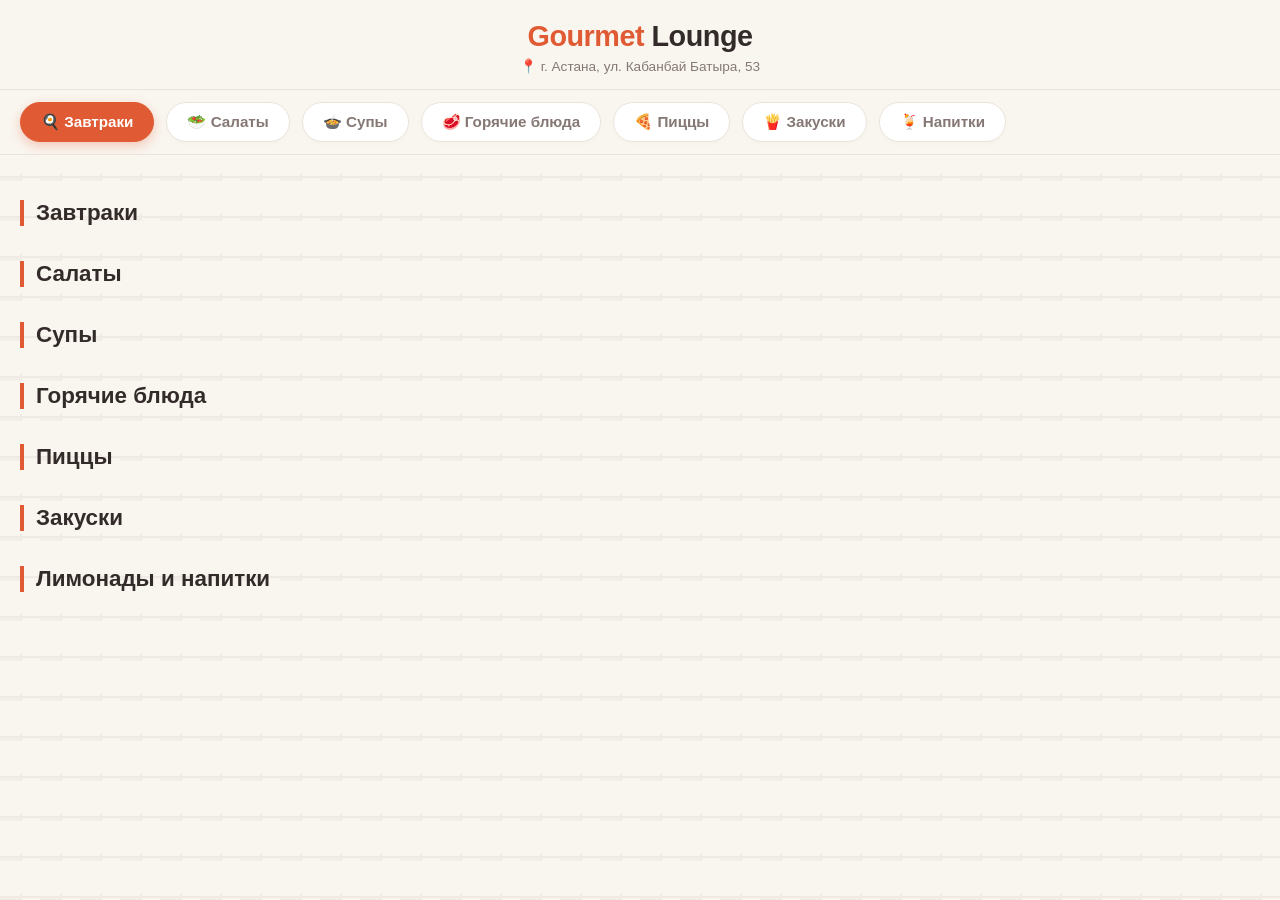
==== index.html @ 297d325b "Update index.html" ====
<!DOCTYPE html>
<html lang="ru">
<head>
    <meta charset="UTF-8">
    <meta name="viewport" content="width=device-width, initial-scale=1.0, maximum-scale=1.0, user-select=no">
    <title>Gourmet Lounge - Меню</title>
    <style>
        :root {
            --bg: #F9F6F0; 
            --card-bg: #FFFFFF; 
            --accent: #E05A33; 
            --text-main: #332B29; 
            --text-muted: #857874; 
        }

        body {
            background-color: var(--bg);
            /* Возвращаем оригинальный паттерн с линиями */
            background-image: url("data:image/svg+xml,%3Csvg width='40' height='40' viewBox='0 0 40 40' xmlns='http://www.w3.org/2000/svg'%3E%3Cpath d='M20 20.5V18H0v-2h20v-2h2v2h20v2H22v2.5h-2zm0 0H0v-2h20v2z' fill='%23e0d8cf' fill-opacity='0.4' fill-rule='evenodd'/%3E%3C/svg%3E");
            color: var(--text-main);
            font-family: '-apple-system', BlinkMacSystemFont, 'Segoe UI', Roboto, sans-serif;
            margin: 0;
            padding: 0;
            -webkit-tap-highlight-color: transparent;
            padding-bottom: 80px; 
        }

        .header { background: rgba(249, 246, 240, 0.95); backdrop-filter: blur(8px); padding: 20px 20px 15px 20px; text-align: center; border-bottom: 1px solid #EAE3D9; }
        .header h1 { margin: 0; font-size: 1.8rem; font-weight: 800; color: var(--text-main); letter-spacing: -0.5px; }
        .header h1 span { color: var(--accent); }
        .header .address { font-size: 0.85rem; color: var(--text-muted); margin-top: 5px; }

        .category-nav { position: sticky; top: 0; background: rgba(249, 246, 240, 0.95); backdrop-filter: blur(8px); z-index: 100; display: flex; gap: 12px; overflow-x: auto; padding: 12px 20px; border-bottom: 1px solid #EAE3D9; }
        .category-nav::-webkit-scrollbar { display: none; }
        .category-btn { background: #FFFFFF; color: var(--text-muted); border: 1px solid #EAE3D9; padding: 10px 20px; border-radius: 25px; font-size: 0.95rem; font-weight: 600; white-space: nowrap; cursor: pointer; transition: 0.3s ease; box-shadow: 0 2px 5px rgba(0,0,0,0.02); }
        .category-btn.active { background: var(--accent); color: #FFFFFF; border-color: var(--accent); box-shadow: 0 4px 12px rgba(224, 90, 51, 0.3); }

        .menu-container { padding: 10px 20px; }
        .section-title { font-size: 1.4rem; font-weight: 800; margin: 35px 0 15px 0; padding-left: 12px; border-left: 4px solid var(--accent); scroll-margin-top: 80px; }

        .menu-item { display: flex; background: var(--card-bg); border-radius: 20px; overflow: hidden; margin-bottom: 18px; border: 1px solid #F0EBE1; box-shadow: 0 8px 20px rgba(0,0,0,0.04); position: relative; }
        .item-img { width: 125px; height: 125px; object-fit: cover; flex-shrink: 0; cursor: pointer; }
        .item-info { padding: 14px; display: flex; flex-direction: column; justify-content: space-between; flex-grow: 1; }
        .item-header { display: flex; justify-content: space-between; align-items: flex-start; gap: 8px; }
        .item-name { font-size: 1.05rem; font-weight: 700; margin: 0; line-height: 1.2; cursor: pointer; }
        .item-weight { font-size: 0.75rem; font-weight: 600; color: var(--text-muted); background: #F4EFE7; padding: 3px 8px; border-radius: 8px; white-space: nowrap; }
        .item-desc { font-size: 0.85rem; color: var(--text-muted); margin: 6px 0 auto 0; line-height: 1.4; display: -webkit-box; -webkit-line-clamp: 2; -webkit-box-orient: vertical; overflow: hidden; }
        
        .price-row { display: flex; justify-content: space-between; align-items: center; margin-top: 10px; }
        .item-price { font-size: 1.15rem; font-weight: 800; color: var(--accent); }

        .add-btn { background: #F4EFE7; color: var(--accent); border: none; width: 32px; height: 32px; border-radius: 10px; font-size: 1.2rem; font-weight: bold; cursor: pointer; display: flex; align-items: center; justify-content: center; }
        .add-btn:active { transform: scale(0.95); }
        
        .qty-control { display: flex; align-items: center; background: var(--accent); border-radius: 10px; overflow: hidden; color: white; }
        .qty-btn { background: none; border: none; color: white; width: 32px; height: 32px; font-size: 1.2rem; display: flex; align-items: center; justify-content: center; cursor: pointer; }
        .qty-val { font-weight: bold; font-size: 1rem; width: 20px; text-align: center; }

        .floating-cart { position: fixed; bottom: 20px; right: 20px; background: var(--accent); width: 60px; height: 60px; border-radius: 30px; display: flex; align-items: center; justify-content: center; box-shadow: 0 10px 25px rgba(224, 90, 51, 0.4); cursor: pointer; transition: 0.3s; z-index: 1000; display: none; }
        .floating-cart svg { width: 28px; fill: white; }
        .cart-badge { position: absolute; top: 0; right: 0; background: #332B29; color: white; font-size: 0.75rem; font-weight: bold; width: 22px; height: 22px; border-radius: 11px; display: flex; align-items: center; justify-content: center; border: 2px solid var(--bg); }

        /* Общие стили для модальных окон */
        .cart-modal { position: fixed; top: 0; left: 0; width: 100%; height: 100%; background: rgba(0,0,0,0.6); z-index: 2000; display: none; flex-direction: column; justify-content: flex-end; }
        .cart-content { background: var(--card-bg); border-radius: 25px 25px 0 0; padding: 25px; max-height: 85vh; overflow-y: auto; animation: slideUp 0.3s ease-out; position: relative; touch-action: pan-y; }
        @keyframes slideUp { from { transform: translateY(100%); } to { transform: translateY(0); } }
        
        .cart-header { display: flex; justify-content: space-between; align-items: center; margin-bottom: 20px; }
        .cart-header h2 { margin: 0; font-size: 1.5rem; }
        .close-cart { background: #F4EFE7; border: none; width: 36px; height: 36px; border-radius: 18px; font-size: 1.2rem; color: var(--text-main); font-weight: bold; cursor: pointer; display: flex; align-items: center; justify-content: center; }
        
        .cart-item { display: flex; justify-content: space-between; align-items: center; margin-bottom: 15px; border-bottom: 1px solid #F0EBE1; padding-bottom: 15px; }
        .cart-item-name { font-weight: 700; font-size: 1rem; margin-bottom: 5px; }
        .cart-item-price { color: var(--text-muted); font-size: 0.9rem; }
        
        .summary-box { background: #F9F6F0; border-radius: 15px; padding: 15px; margin-top: 20px; }
        .summary-row { display: flex; justify-content: space-between; margin-bottom: 8px; font-size: 0.95rem; color: var(--text-muted); }
        .summary-row.total { border-top: 1px dashed #EAE3D9; margin-top: 10px; padding-top: 10px; font-size: 1.3rem; font-weight: 800; color: var(--text-main); }
        
        .order-btn { width: 100%; background: var(--accent); color: white; border: none; padding: 16px; border-radius: 15px; font-size: 1.1rem; font-weight: bold; margin-top: 15px; cursor: pointer; transition: 0.2s; }
        .order-btn:active { transform: scale(0.98); }

        /* Окно детального просмотра блюда */
        #itemDetailsModal { z-index: 3000; }
        .details-content { padding: 0; overflow: hidden; }
        .details-img-container { position: relative; width: 100%; height: 280px; }
        .details-img { width: 100%; height: 100%; object-fit: cover; pointer-events: none; }
        .details-close-btn { position: absolute; top: 15px; right: 15px; z-index: 10; background: rgba(255, 255, 255, 0.9); box-shadow: 0 4px 10px rgba(0,0,0,0.15); }
        .details-info { padding: 25px; }
        .details-title-row { display: flex; justify-content: space-between; align-items: flex-start; margin-bottom: 12px; gap: 10px; }
        .details-title { margin: 0; font-size: 1.5rem; font-weight: 800; line-height: 1.2; }
        .details-desc { color: var(--text-muted); font-size: 1rem; line-height: 1.5; margin-bottom: 30px; }
        .details-footer { display: flex; justify-content: space-between; align-items: center; }
        .details-price { font-size: 1.6rem; font-weight: 800; color: var(--accent); }
    </style>
</head>
<body>

    <div class="header">
        <h1><span>Gourmet</span> Lounge</h1>
        <div class="address">📍 г. Астана, ул. Кабанбай Батыра, 53</div>
    </div>

    <div class="category-nav" id="categoryNav">
        <button class="category-btn active" onclick="scrollToSection('breakfasts', this)">🍳 Завтраки</button>
        <button class="category-btn" onclick="scrollToSection('salads', this)">🥗 Салаты</button>
        <button class="category-btn" onclick="scrollToSection('soups', this)">🍲 Супы</button>
        <button class="category-btn" onclick="scrollToSection('main', this)">🥩 Горячие блюда</button>
        <button class="category-btn" onclick="scrollToSection('pizza', this)">🍕 Пиццы</button>
        <button class="category-btn" onclick="scrollToSection('snacks', this)">🍟 Закуски</button>
        <button class="category-btn" onclick="scrollToSection('drinks', this)">🍹 Напитки</button>
    </div>

    <div class="menu-container" id="menuContainer">
        <div id="section-breakfasts"><div class="section-title">Завтраки</div><div id="items-breakfasts"></div></div>
        <div id="section-salads"><div class="section-title">Салаты</div><div id="items-salads"></div></div>
        <div id="section-soups"><div class="section-title">Супы</div><div id="items-soups"></div></div>
        <div id="section-main"><div class="section-title">Горячие блюда</div><div id="items-main"></div></div>
        <div id="section-pizza"><div class="section-title">Пиццы</div><div id="items-pizza"></div></div>
        <div id="section-snacks"><div class="section-title">Закуски</div><div id="items-snacks"></div></div>
        <div id="section-drinks"><div class="section-title">Лимонады и напитки</div><div id="items-drinks"></div></div>
    </div>

    <div class="floating-cart" id="floatingCart" onclick="toggleCart()">
        <svg viewBox="0 0 24 24"><path d="M7 18c-1.1 0-1.99.9-1.99 2S5.9 22 7 22s2-.9 2-2-.9-2-2-2zM1 2v2h2l3.6 7.59-1.35 2.45c-.16.28-.25.61-.25.96 0 1.1.9 2 2 2h12v-2H7.42c-.14 0-.25-.11-.25-.25l.03-.12.9-1.63h7.45c.75 0 1.41-.41 1.75-1.03l3.58-6.49c.08-.14.12-.31.12-.48 0-.55-.45-1-1-1H5.21l-.94-2H1zm16 16c-1.1 0-1.99.9-1.99 2s.89 2 1.99 2 2-.9 2-2-.9-2-2-2z"/></svg>
        <div class="cart-badge" id="cartBadge">0</div>
    </div>

    <div class="cart-modal" id="cartModal" onclick="if(event.target === this) toggleCart()">
        <div class="cart-content" id="cartContent">
            <div class="cart-header">
                <h2>Ваш заказ</h2>
                <button class="close-cart" onclick="toggleCart()">✕</button>
            </div>
            <div id="cartItemsList"></div>
            
            <div class="summary-box">
                <div class="summary-row"><span>Подытог:</span><span id="subtotalPrice">0 ₸</span></div>
                <div class="summary-row"><span>Обслуживание (10%):</span><span id="servicePrice">0 ₸</span></div>
                <div class="summary-row total"><span>Итого:</span><span id="totalPrice">0 ₸</span></div>
            </div>
            
            <button class="order-btn" onclick="alert('Демо-версия! Ожидайте официанта.')">Оформить заказ</button>
        </div>
    </div>

    <div class="cart-modal" id="itemDetailsModal" onclick="if(event.target === this) closeDetails()">
        <div class="cart-content details-content" id="detailsContent">
            <div class="details-img-container">
                <img id="detailsImg" class="details-img" src="" alt="">
                <button class="close-cart details-close-btn" onclick="closeDetails()">✕</button>
            </div>
            <div class="details-info">
                <div class="details-title-row">
                    <h2 id="detailsTitle" class="details-title">Название</h2>
                    <span id="detailsWeight" class="item-weight">0г</span>
                </div>
                <p id="detailsDesc" class="details-desc">Полное описание блюда...</p>
                <div class="details-footer">
                    <div id="detailsPrice" class="details-price">0 ₸</div>
                    <div id="detailsControls">
                    </div>
                </div>
            </div>
        </div>
    </div>

    <script>
        const categories = ['breakfasts', 'salads', 'soups', 'main', 'pizza', 'snacks', 'drinks'];
        let menuData = []; 
        let cart = {}; 
        let currentDetailsId = null; 

        async function loadMenu() {
            try {
                const res = await fetch('https://kali.pythonanywhere.com/api/menu');
                menuData = await res.json();
                renderMenu();
            } catch (e) {
                console.error("Ошибка:", e);
                alert("Ошибка загрузки меню.");
            }
        }

        function renderMenu() {
            categories.forEach(cat => document.getElementById(`items-${cat}`).innerHTML = "");
            
            menuData.forEach(item => {
                const qty = cart[item.id] || 0;
                
                let btnHtml = qty === 0 
                    ? `<button class="add-btn" onclick="updateCart(${item.id}, 1); event.stopPropagation();">＋</button>`
                    : `<div class="qty-control" onclick="event.stopPropagation();">
                           <button class="qty-btn" onclick="updateCart(${item.id}, -1)">−</button>
                           <span class="qty-val">${qty}</span>
                           <button class="qty-btn" onclick="updateCart(${item.id}, 1)">＋</button>
                       </div>`;

                const itemHtml = `
                    <div class="menu-item">
                        <img class="item-img" src="${item.image_url}" alt="${item.name}" loading="lazy" onclick="openDetails(${item.id})">
                        <div class="item-info">
                            <div class="item-header">
                                <h3 class="item-name" onclick="openDetails(${item.id})">${item.name}</h3>
                                <span class="item-weight">${item.weight}</span>
                            </div>
                            <p class="item-desc" onclick="openDetails(${item.id})">${item.description}</p>
                            <div class="price-row">
                                <div class="item-price">${item.price} ₸</div>
                                <div id="btn-container-${item.id}">${btnHtml}</div>
                            </div>
                        </div>
                    </div>
                `;
                
                const targetBlock = document.getElementById(`items-${item.category}`);
                if (targetBlock) targetBlock.insertAdjacentHTML('beforeend', itemHtml);
            });
        }

        function updateCart(id, delta) {
            if (!cart[id]) cart[id] = 0;
            cart[id] += delta;
            
            if (cart[id] <= 0) delete cart[id];
            
            renderMenu(); 
            updateCartUI(); 
            updateDetailsControls(); 
        }

        function updateCartUI() {
            let totalItems = 0;
            let subtotal = 0;
            const cartList = document.getElementById('cartItemsList');
            cartList.innerHTML = "";

            Object.keys(cart).forEach(id => {
                const item = menuData.find(m => m.id == id);
                const qty = cart[id];
                totalItems += qty;
                subtotal += item.price * qty;

                cartList.innerHTML += `
                    <div class="cart-item">
                        <div>
                            <div class="cart-item-name">${item.name}</div>
                            <div class="cart-item-price">${item.price} ₸</div>
                        </div>
                        <div class="qty-control">
                            <button class="qty-btn" onclick="updateCart(${item.id}, -1)">−</button>
                            <span class="qty-val">${qty}</span>
                            <button class="qty-btn" onclick="updateCart(${item.id}, 1)">＋</button>
                        </div>
                    </div>
                `;
            });

            const service = Math.round(subtotal * 0.10);
            const total = subtotal + service;

            document.getElementById('subtotalPrice').innerText = `${subtotal} ₸`;
            document.getElementById('servicePrice').innerText = `${service} ₸`;
            document.getElementById('totalPrice').innerText = `${total} ₸`;

            const floatingCart = document.getElementById('floatingCart');
            if (totalItems > 0) {
                floatingCart.style.display = 'flex';
                document.getElementById('cartBadge').innerText = totalItems;
            } else {
                floatingCart.style.display = 'none';
                if (document.getElementById('cartModal').style.display === 'flex') {
                    closeModalWithAnim('cartModal', 'cartContent');
                }
            }
        }

        function toggleCart() {
            const modal = document.getElementById('cartModal');
            if (modal.style.display === 'flex') {
                closeModalWithAnim('cartModal', 'cartContent');
            } else {
                modal.style.display = 'flex';
                document.getElementById('cartContent').style.transform = '';
                document.body.style.overflow = 'hidden'; // Блокировка скролла
            }
        }

        function openDetails(id) {
            currentDetailsId = id;
            const item = menuData.find(m => m.id === id);
            
            document.getElementById('detailsImg').src = item.image_url;
            document.getElementById('detailsTitle').innerText = item.name;
            document.getElementById('detailsWeight').innerText = item.weight;
            document.getElementById('detailsDesc').innerText = item.description;
            document.getElementById('detailsPrice').innerText = item.price + ' ₸';
            
            updateDetailsControls();
            
            document.getElementById('itemDetailsModal').style.display = 'flex';
            document.getElementById('detailsContent').style.transform = '';
            document.body.style.overflow = 'hidden'; // Блокировка скролла
        }

        function closeDetails() {
            closeModalWithAnim('itemDetailsModal', 'detailsContent');
            currentDetailsId = null;
        }

        function closeModalWithAnim(modalId, contentId) {
            const content = document.getElementById(contentId);
            content.style.transition = 'transform 0.3s ease-in';
            content.style.transform = 'translateY(100%)';
            document.body.style.overflow = ''; // Возвращаем скролл сразу при начале закрытия
            setTimeout(() => {
                document.getElementById(modalId).style.display = 'none';
                content.style.transition = '';
            }, 300);
        }

        function updateDetailsControls() {
            if (currentDetailsId === null) return;
            
            const id = currentDetailsId;
            const qty = cart[id] || 0;
            const container = document.getElementById('detailsControls');
            
            if (qty === 0) {
                container.innerHTML = `<button class="order-btn" style="margin-top: 0; padding: 12px 24px; width: auto;" onclick="updateCart(${id}, 1)">＋ В корзину</button>`;
            } else {
                container.innerHTML = `
                    <div class="qty-control" style="transform: scale(1.1); transform-origin: right center;">
                        <button class="qty-btn" onclick="updateCart(${id}, -1)">−</button>
                        <span class="qty-val">${qty}</span>
                        <button class="qty-btn" onclick="updateCart(${id}, 1)">＋</button>
                    </div>`;
            }
        }

        function scrollToSection(sectionId, btn) {
            document.querySelectorAll('.category-btn').forEach(b => b.classList.remove('active'));
            btn.classList.add('active');
            const target = document.getElementById(`section-${sectionId}`);
            if (target) target.scrollIntoView({ behavior: 'smooth' });
        }

        function makeSwipeable(modalId, contentId, closeFunc) {
            const content = document.getElementById(contentId);
            let startY = 0;
            let currentY = 0;
            let isDragging = false;

            content.addEventListener('touchstart', e => {
                if (content.scrollTop > 0) return; 
                startY = e.touches[0].clientY;
                isDragging = true;
                content.style.transition = 'none'; 
            }, {passive: true});

            content.addEventListener('touchmove', e => {
                if (!isDragging) return;
                currentY = e.touches[0].clientY;
                const deltaY = currentY - startY;
                if (deltaY > 0) {
                    content.style.transform = `translateY(${deltaY}px)`;
                }
            }, {passive: true});

            content.addEventListener('touchend', e => {
                if (!isDragging) return;
                isDragging = false;
                const deltaY = currentY - startY;
                content.style.transition = 'transform 0.3s ease-out';
                
                if (deltaY > 100) { 
                    closeFunc();
                } else { 
                    content.style.transform = '';
                }
            });
        }

        window.onload = () => {
            loadMenu();
            makeSwipeable('itemDetailsModal', 'detailsContent', closeDetails);
            makeSwipeable('cartModal', 'cartContent', toggleCart);
        };
    </script>
</body>
</html>
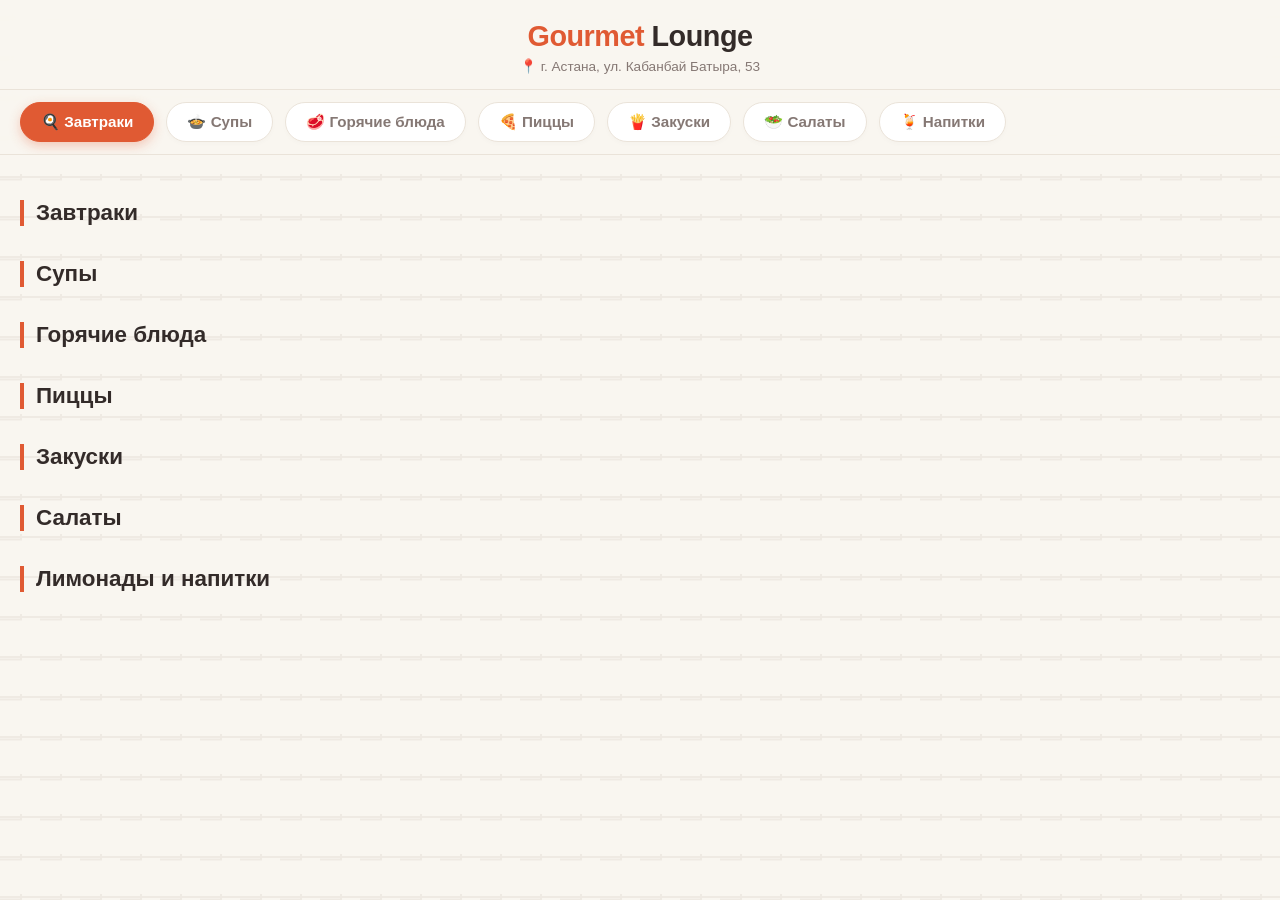
==== commit 307d3be0: "Update index.html" ====
--- a/index.html
+++ b/index.html
@@ -15,7 +15,7 @@
 
         body {
             background-color: var(--bg);
-            /* Возвращаем оригинальный паттерн с линиями */
+            /* Тот самый первый фон с линиями и узорами */
             background-image: url("data:image/svg+xml,%3Csvg width='40' height='40' viewBox='0 0 40 40' xmlns='http://www.w3.org/2000/svg'%3E%3Cpath d='M20 20.5V18H0v-2h20v-2h2v2h20v2H22v2.5h-2zm0 0H0v-2h20v2z' fill='%23e0d8cf' fill-opacity='0.4' fill-rule='evenodd'/%3E%3C/svg%3E");
             color: var(--text-main);
             font-family: '-apple-system', BlinkMacSystemFont, 'Segoe UI', Roboto, sans-serif;
@@ -23,6 +23,7 @@
             padding: 0;
             -webkit-tap-highlight-color: transparent;
             padding-bottom: 80px; 
+            overscroll-behavior-y: none; 
         }
 
         .header { background: rgba(249, 246, 240, 0.95); backdrop-filter: blur(8px); padding: 20px 20px 15px 20px; text-align: center; border-bottom: 1px solid #EAE3D9; }
@@ -103,21 +104,21 @@
 
     <div class="category-nav" id="categoryNav">
         <button class="category-btn active" onclick="scrollToSection('breakfasts', this)">🍳 Завтраки</button>
-        <button class="category-btn" onclick="scrollToSection('salads', this)">🥗 Салаты</button>
         <button class="category-btn" onclick="scrollToSection('soups', this)">🍲 Супы</button>
         <button class="category-btn" onclick="scrollToSection('main', this)">🥩 Горячие блюда</button>
         <button class="category-btn" onclick="scrollToSection('pizza', this)">🍕 Пиццы</button>
         <button class="category-btn" onclick="scrollToSection('snacks', this)">🍟 Закуски</button>
+        <button class="category-btn" onclick="scrollToSection('salads', this)">🥗 Салаты</button>
         <button class="category-btn" onclick="scrollToSection('drinks', this)">🍹 Напитки</button>
     </div>
 
     <div class="menu-container" id="menuContainer">
         <div id="section-breakfasts"><div class="section-title">Завтраки</div><div id="items-breakfasts"></div></div>
-        <div id="section-salads"><div class="section-title">Салаты</div><div id="items-salads"></div></div>
         <div id="section-soups"><div class="section-title">Супы</div><div id="items-soups"></div></div>
         <div id="section-main"><div class="section-title">Горячие блюда</div><div id="items-main"></div></div>
         <div id="section-pizza"><div class="section-title">Пиццы</div><div id="items-pizza"></div></div>
         <div id="section-snacks"><div class="section-title">Закуски</div><div id="items-snacks"></div></div>
+        <div id="section-salads"><div class="section-title">Салаты</div><div id="items-salads"></div></div>
         <div id="section-drinks"><div class="section-title">Лимонады и напитки</div><div id="items-drinks"></div></div>
     </div>
 
@@ -275,6 +276,24 @@
             }
         }
 
+        /* ЖЕЛЕЗОБЕТОННАЯ БЛОКИРОВКА ФОНА */
+        function lockScroll() {
+            const scrollY = window.scrollY;
+            document.body.style.position = 'fixed';
+            document.body.style.top = `-${scrollY}px`;
+            document.body.style.width = '100%';
+        }
+
+        function unlockScroll() {
+            const scrollY = document.body.style.top;
+            document.body.style.position = '';
+            document.body.style.top = '';
+            document.body.style.width = '';
+            if (scrollY) {
+                window.scrollTo(0, parseInt(scrollY) * -1);
+            }
+        }
+
         function toggleCart() {
             const modal = document.getElementById('cartModal');
             if (modal.style.display === 'flex') {
@@ -282,7 +301,7 @@
             } else {
                 modal.style.display = 'flex';
                 document.getElementById('cartContent').style.transform = '';
-                document.body.style.overflow = 'hidden'; // Блокировка скролла
+                lockScroll();
             }
         }
 
@@ -300,7 +319,7 @@
             
             document.getElementById('itemDetailsModal').style.display = 'flex';
             document.getElementById('detailsContent').style.transform = '';
-            document.body.style.overflow = 'hidden'; // Блокировка скролла
+            lockScroll();
         }
 
         function closeDetails() {
@@ -312,7 +331,7 @@
             const content = document.getElementById(contentId);
             content.style.transition = 'transform 0.3s ease-in';
             content.style.transform = 'translateY(100%)';
-            document.body.style.overflow = ''; // Возвращаем скролл сразу при начале закрытия
+            unlockScroll();
             setTimeout(() => {
                 document.getElementById(modalId).style.display = 'none';
                 content.style.transition = '';
@@ -342,9 +361,25 @@
             document.querySelectorAll('.category-btn').forEach(b => b.classList.remove('active'));
             btn.classList.add('active');
             const target = document.getElementById(`section-${sectionId}`);
-            if (target) target.scrollIntoView({ behavior: 'smooth' });
-        }
-
+            if (target) {
+                target.scrollIntoView({ behavior: 'smooth' });
+            }
+        }
+
+        /* ПРЕДОТВРАЩЕНИЕ СКРОЛЛА ПРИ КАСАНИИ ЗАТЕМНЕННОГО ФОНА (Оверлея) */
+        document.getElementById('cartModal').addEventListener('touchmove', e => {
+            if (e.target === document.getElementById('cartModal')) {
+                if (e.cancelable) e.preventDefault();
+            }
+        }, {passive: false});
+
+        document.getElementById('itemDetailsModal').addEventListener('touchmove', e => {
+            if (e.target === document.getElementById('itemDetailsModal')) {
+                if (e.cancelable) e.preventDefault();
+            }
+        }, {passive: false});
+
+        /* ОБНОВЛЕННАЯ ЛОГИКА СВАЙПА (Блокирует скролл при перетаскивании) */
         function makeSwipeable(modalId, contentId, closeFunc) {
             const content = document.getElementById(contentId);
             let startY = 0;
@@ -362,10 +397,13 @@
                 if (!isDragging) return;
                 currentY = e.touches[0].clientY;
                 const deltaY = currentY - startY;
-                if (deltaY > 0) {
+                
+                // Если тянем окно вниз и находимся на самом верху модалки
+                if (deltaY > 0 && content.scrollTop <= 0) {
+                    if (e.cancelable) e.preventDefault(); // Намертво убивает фоновый скролл
                     content.style.transform = `translateY(${deltaY}px)`;
                 }
-            }, {passive: true});
+            }, {passive: false}); // ВАЖНО: false, чтобы работал preventDefault
 
             content.addEventListener('touchend', e => {
                 if (!isDragging) return;
@@ -373,7 +411,7 @@
                 const deltaY = currentY - startY;
                 content.style.transition = 'transform 0.3s ease-out';
                 
-                if (deltaY > 100) { 
+                if (deltaY > 100 && content.scrollTop <= 0) { 
                     closeFunc();
                 } else { 
                     content.style.transform = '';
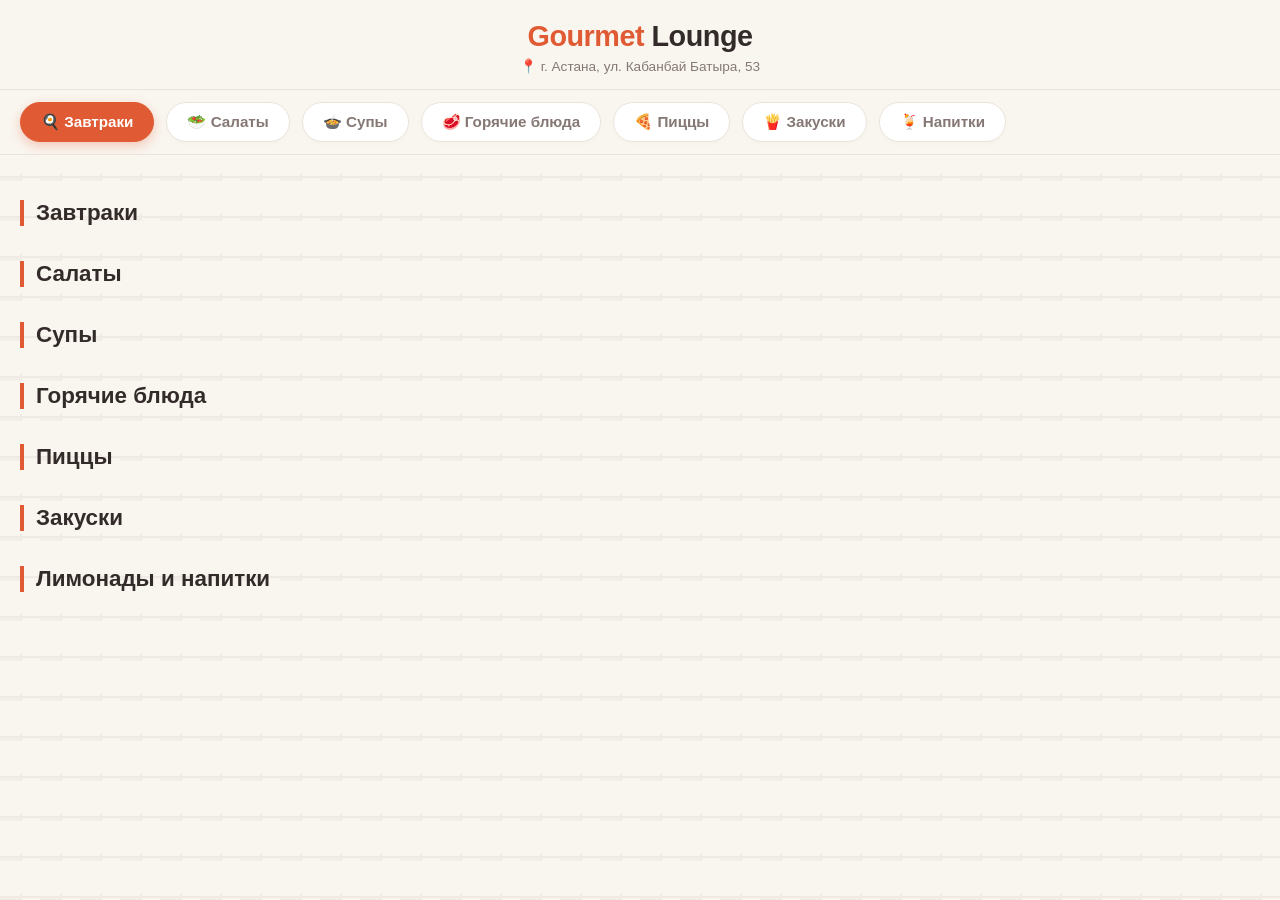
==== commit 59496a87: "Update index.html" ====
--- a/index.html
+++ b/index.html
@@ -5,40 +5,19 @@
     <meta name="viewport" content="width=device-width, initial-scale=1.0, maximum-scale=1.0, user-select=no">
     <title>Gourmet Lounge - Меню</title>
     <style>
-        :root {
-            --bg: #F9F6F0; 
-            --card-bg: #FFFFFF; 
-            --accent: #E05A33; 
-            --text-main: #332B29; 
-            --text-muted: #857874; 
-        }
-
-        body {
-            background-color: var(--bg);
-            /* Тот самый первый фон с линиями и узорами */
-            background-image: url("data:image/svg+xml,%3Csvg width='40' height='40' viewBox='0 0 40 40' xmlns='http://www.w3.org/2000/svg'%3E%3Cpath d='M20 20.5V18H0v-2h20v-2h2v2h20v2H22v2.5h-2zm0 0H0v-2h20v2z' fill='%23e0d8cf' fill-opacity='0.4' fill-rule='evenodd'/%3E%3C/svg%3E");
-            color: var(--text-main);
-            font-family: '-apple-system', BlinkMacSystemFont, 'Segoe UI', Roboto, sans-serif;
-            margin: 0;
-            padding: 0;
-            -webkit-tap-highlight-color: transparent;
-            padding-bottom: 80px; 
-            overscroll-behavior-y: none; 
-        }
-
+        :root { --bg: #F9F6F0; --card-bg: #FFFFFF; --accent: #E05A33; --text-main: #332B29; --text-muted: #857874; }
+        .modal-open { overflow: hidden !important; overscroll-behavior: none !important; }
+        body { background-color: var(--bg); background-image: url("data:image/svg+xml,%3Csvg width='40' height='40' viewBox='0 0 40 40' xmlns='http://www.w3.org/2000/svg'%3E%3Cpath d='M20 20.5V18H0v-2h20v-2h2v2h20v2H22v2.5h-2zm0 0H0v-2h20v2z' fill='%23e0d8cf' fill-opacity='0.4' fill-rule='evenodd'/%3E%3C/svg%3E"); color: var(--text-main); font-family: '-apple-system', BlinkMacSystemFont, 'Segoe UI', Roboto, sans-serif; margin: 0; padding: 0; -webkit-tap-highlight-color: transparent; padding-bottom: 80px; overscroll-behavior-y: none; }
         .header { background: rgba(249, 246, 240, 0.95); backdrop-filter: blur(8px); padding: 20px 20px 15px 20px; text-align: center; border-bottom: 1px solid #EAE3D9; }
-        .header h1 { margin: 0; font-size: 1.8rem; font-weight: 800; color: var(--text-main); letter-spacing: -0.5px; }
+        .header h1 { margin: 0; font-size: 1.8rem; font-weight: 800; letter-spacing: -0.5px; }
         .header h1 span { color: var(--accent); }
         .header .address { font-size: 0.85rem; color: var(--text-muted); margin-top: 5px; }
-
         .category-nav { position: sticky; top: 0; background: rgba(249, 246, 240, 0.95); backdrop-filter: blur(8px); z-index: 100; display: flex; gap: 12px; overflow-x: auto; padding: 12px 20px; border-bottom: 1px solid #EAE3D9; }
         .category-nav::-webkit-scrollbar { display: none; }
         .category-btn { background: #FFFFFF; color: var(--text-muted); border: 1px solid #EAE3D9; padding: 10px 20px; border-radius: 25px; font-size: 0.95rem; font-weight: 600; white-space: nowrap; cursor: pointer; transition: 0.3s ease; box-shadow: 0 2px 5px rgba(0,0,0,0.02); }
         .category-btn.active { background: var(--accent); color: #FFFFFF; border-color: var(--accent); box-shadow: 0 4px 12px rgba(224, 90, 51, 0.3); }
-
         .menu-container { padding: 10px 20px; }
         .section-title { font-size: 1.4rem; font-weight: 800; margin: 35px 0 15px 0; padding-left: 12px; border-left: 4px solid var(--accent); scroll-margin-top: 80px; }
-
         .menu-item { display: flex; background: var(--card-bg); border-radius: 20px; overflow: hidden; margin-bottom: 18px; border: 1px solid #F0EBE1; box-shadow: 0 8px 20px rgba(0,0,0,0.04); position: relative; }
         .item-img { width: 125px; height: 125px; object-fit: cover; flex-shrink: 0; cursor: pointer; }
         .item-info { padding: 14px; display: flex; flex-direction: column; justify-content: space-between; flex-grow: 1; }
@@ -46,42 +25,41 @@
         .item-name { font-size: 1.05rem; font-weight: 700; margin: 0; line-height: 1.2; cursor: pointer; }
         .item-weight { font-size: 0.75rem; font-weight: 600; color: var(--text-muted); background: #F4EFE7; padding: 3px 8px; border-radius: 8px; white-space: nowrap; }
         .item-desc { font-size: 0.85rem; color: var(--text-muted); margin: 6px 0 auto 0; line-height: 1.4; display: -webkit-box; -webkit-line-clamp: 2; -webkit-box-orient: vertical; overflow: hidden; }
-        
         .price-row { display: flex; justify-content: space-between; align-items: center; margin-top: 10px; }
         .item-price { font-size: 1.15rem; font-weight: 800; color: var(--accent); }
-
         .add-btn { background: #F4EFE7; color: var(--accent); border: none; width: 32px; height: 32px; border-radius: 10px; font-size: 1.2rem; font-weight: bold; cursor: pointer; display: flex; align-items: center; justify-content: center; }
         .add-btn:active { transform: scale(0.95); }
-        
         .qty-control { display: flex; align-items: center; background: var(--accent); border-radius: 10px; overflow: hidden; color: white; }
         .qty-btn { background: none; border: none; color: white; width: 32px; height: 32px; font-size: 1.2rem; display: flex; align-items: center; justify-content: center; cursor: pointer; }
         .qty-val { font-weight: bold; font-size: 1rem; width: 20px; text-align: center; }
-
         .floating-cart { position: fixed; bottom: 20px; right: 20px; background: var(--accent); width: 60px; height: 60px; border-radius: 30px; display: flex; align-items: center; justify-content: center; box-shadow: 0 10px 25px rgba(224, 90, 51, 0.4); cursor: pointer; transition: 0.3s; z-index: 1000; display: none; }
         .floating-cart svg { width: 28px; fill: white; }
         .cart-badge { position: absolute; top: 0; right: 0; background: #332B29; color: white; font-size: 0.75rem; font-weight: bold; width: 22px; height: 22px; border-radius: 11px; display: flex; align-items: center; justify-content: center; border: 2px solid var(--bg); }
-
-        /* Общие стили для модальных окон */
+        
+        /* Модалки */
         .cart-modal { position: fixed; top: 0; left: 0; width: 100%; height: 100%; background: rgba(0,0,0,0.6); z-index: 2000; display: none; flex-direction: column; justify-content: flex-end; }
         .cart-content { background: var(--card-bg); border-radius: 25px 25px 0 0; padding: 25px; max-height: 85vh; overflow-y: auto; animation: slideUp 0.3s ease-out; position: relative; touch-action: pan-y; }
         @keyframes slideUp { from { transform: translateY(100%); } to { transform: translateY(0); } }
-        
         .cart-header { display: flex; justify-content: space-between; align-items: center; margin-bottom: 20px; }
         .cart-header h2 { margin: 0; font-size: 1.5rem; }
         .close-cart { background: #F4EFE7; border: none; width: 36px; height: 36px; border-radius: 18px; font-size: 1.2rem; color: var(--text-main); font-weight: bold; cursor: pointer; display: flex; align-items: center; justify-content: center; }
-        
         .cart-item { display: flex; justify-content: space-between; align-items: center; margin-bottom: 15px; border-bottom: 1px solid #F0EBE1; padding-bottom: 15px; }
         .cart-item-name { font-weight: 700; font-size: 1rem; margin-bottom: 5px; }
         .cart-item-price { color: var(--text-muted); font-size: 0.9rem; }
         
-        .summary-box { background: #F9F6F0; border-radius: 15px; padding: 15px; margin-top: 20px; }
+        .summary-box { background: #F9F6F0; border-radius: 15px; padding: 15px; margin-top: 20px; margin-bottom: 15px; }
         .summary-row { display: flex; justify-content: space-between; margin-bottom: 8px; font-size: 0.95rem; color: var(--text-muted); }
         .summary-row.total { border-top: 1px dashed #EAE3D9; margin-top: 10px; padding-top: 10px; font-size: 1.3rem; font-weight: 800; color: var(--text-main); }
         
-        .order-btn { width: 100%; background: var(--accent); color: white; border: none; padding: 16px; border-radius: 15px; font-size: 1.1rem; font-weight: bold; margin-top: 15px; cursor: pointer; transition: 0.2s; }
+        /* Стили для выбора столика */
+        .table-selector-box { background: #F4EFE7; border-radius: 15px; padding: 15px; margin-bottom: 15px; display: flex; justify-content: space-between; align-items: center; }
+        .table-selector-label { font-weight: 700; color: var(--text-main); }
+        .table-select { background: var(--card-bg); border: 1px solid #EAE3D9; padding: 10px 15px; border-radius: 10px; font-size: 1rem; font-weight: bold; color: var(--accent); outline: none; }
+        
+        .order-btn { width: 100%; background: var(--accent); color: white; border: none; padding: 16px; border-radius: 15px; font-size: 1.1rem; font-weight: bold; cursor: pointer; transition: 0.2s; }
         .order-btn:active { transform: scale(0.98); }
 
-        /* Окно детального просмотра блюда */
+        /* Окно деталей */
         #itemDetailsModal { z-index: 3000; }
         .details-content { padding: 0; overflow: hidden; }
         .details-img-container { position: relative; width: 100%; height: 280px; }
@@ -104,21 +82,21 @@
 
     <div class="category-nav" id="categoryNav">
         <button class="category-btn active" onclick="scrollToSection('breakfasts', this)">🍳 Завтраки</button>
+        <button class="category-btn" onclick="scrollToSection('salads', this)">🥗 Салаты</button>
         <button class="category-btn" onclick="scrollToSection('soups', this)">🍲 Супы</button>
         <button class="category-btn" onclick="scrollToSection('main', this)">🥩 Горячие блюда</button>
         <button class="category-btn" onclick="scrollToSection('pizza', this)">🍕 Пиццы</button>
         <button class="category-btn" onclick="scrollToSection('snacks', this)">🍟 Закуски</button>
-        <button class="category-btn" onclick="scrollToSection('salads', this)">🥗 Салаты</button>
         <button class="category-btn" onclick="scrollToSection('drinks', this)">🍹 Напитки</button>
     </div>
 
     <div class="menu-container" id="menuContainer">
         <div id="section-breakfasts"><div class="section-title">Завтраки</div><div id="items-breakfasts"></div></div>
+        <div id="section-salads"><div class="section-title">Салаты</div><div id="items-salads"></div></div>
         <div id="section-soups"><div class="section-title">Супы</div><div id="items-soups"></div></div>
         <div id="section-main"><div class="section-title">Горячие блюда</div><div id="items-main"></div></div>
         <div id="section-pizza"><div class="section-title">Пиццы</div><div id="items-pizza"></div></div>
         <div id="section-snacks"><div class="section-title">Закуски</div><div id="items-snacks"></div></div>
-        <div id="section-salads"><div class="section-title">Салаты</div><div id="items-salads"></div></div>
         <div id="section-drinks"><div class="section-title">Лимонады и напитки</div><div id="items-drinks"></div></div>
     </div>
 
@@ -140,8 +118,20 @@
                 <div class="summary-row"><span>Обслуживание (10%):</span><span id="servicePrice">0 ₸</span></div>
                 <div class="summary-row total"><span>Итого:</span><span id="totalPrice">0 ₸</span></div>
             </div>
+
+            <div class="table-selector-box">
+                <span class="table-selector-label">Укажите ваш столик:</span>
+                <select class="table-select" id="tableSelect">
+                    <option value="" disabled selected>№</option>
+                    <option value="1">Стол 1</option><option value="2">Стол 2</option><option value="3">Стол 3</option>
+                    <option value="4">Стол 4</option><option value="5">Стол 5</option><option value="6">Стол 6</option>
+                    <option value="7">Стол 7</option><option value="8">Стол 8</option><option value="9">Стол 9</option>
+                    <option value="10">Стол 10</option><option value="11">Стол 11</option><option value="12">Стол 12</option>
+                    <option value="13">Стол 13</option><option value="14">Стол 14</option><option value="15">Стол 15</option>
+                </select>
+            </div>
             
-            <button class="order-btn" onclick="alert('Демо-версия! Ожидайте официанта.')">Оформить заказ</button>
+            <button class="order-btn" onclick="submitOrder()">Оформить заказ</button>
         </div>
     </div>
 
@@ -156,17 +146,17 @@
                     <h2 id="detailsTitle" class="details-title">Название</h2>
                     <span id="detailsWeight" class="item-weight">0г</span>
                 </div>
-                <p id="detailsDesc" class="details-desc">Полное описание блюда...</p>
+                <p id="detailsDesc" class="details-desc">Описание</p>
                 <div class="details-footer">
                     <div id="detailsPrice" class="details-price">0 ₸</div>
-                    <div id="detailsControls">
-                    </div>
+                    <div id="detailsControls"></div>
                 </div>
             </div>
         </div>
     </div>
 
     <script>
+        const API_URL = 'https://kali.pythonanywhere.com/api';
         const categories = ['breakfasts', 'salads', 'soups', 'main', 'pizza', 'snacks', 'drinks'];
         let menuData = []; 
         let cart = {}; 
@@ -174,21 +164,16 @@
 
         async function loadMenu() {
             try {
-                const res = await fetch('https://kali.pythonanywhere.com/api/menu');
+                const res = await fetch(`${API_URL}/menu`);
                 menuData = await res.json();
                 renderMenu();
-            } catch (e) {
-                console.error("Ошибка:", e);
-                alert("Ошибка загрузки меню.");
-            }
+            } catch (e) { alert("Ошибка загрузки меню."); }
         }
 
         function renderMenu() {
             categories.forEach(cat => document.getElementById(`items-${cat}`).innerHTML = "");
-            
             menuData.forEach(item => {
                 const qty = cart[item.id] || 0;
-                
                 let btnHtml = qty === 0 
                     ? `<button class="add-btn" onclick="updateCart(${item.id}, 1); event.stopPropagation();">＋</button>`
                     : `<div class="qty-control" onclick="event.stopPropagation();">
@@ -199,7 +184,7 @@
 
                 const itemHtml = `
                     <div class="menu-item">
-                        <img class="item-img" src="${item.image_url}" alt="${item.name}" loading="lazy" onclick="openDetails(${item.id})">
+                        <img class="item-img" src="${item.image_url}" loading="lazy" onclick="openDetails(${item.id})">
                         <div class="item-info">
                             <div class="item-header">
                                 <h3 class="item-name" onclick="openDetails(${item.id})">${item.name}</h3>
@@ -213,7 +198,6 @@
                         </div>
                     </div>
                 `;
-                
                 const targetBlock = document.getElementById(`items-${item.category}`);
                 if (targetBlock) targetBlock.insertAdjacentHTML('beforeend', itemHtml);
             });
@@ -222,26 +206,19 @@
         function updateCart(id, delta) {
             if (!cart[id]) cart[id] = 0;
             cart[id] += delta;
-            
             if (cart[id] <= 0) delete cart[id];
-            
-            renderMenu(); 
-            updateCartUI(); 
-            updateDetailsControls(); 
+            renderMenu(); updateCartUI(); updateDetailsControls(); 
         }
 
         function updateCartUI() {
-            let totalItems = 0;
-            let subtotal = 0;
+            let totalItems = 0; let subtotal = 0;
             const cartList = document.getElementById('cartItemsList');
             cartList.innerHTML = "";
 
             Object.keys(cart).forEach(id => {
                 const item = menuData.find(m => m.id == id);
                 const qty = cart[id];
-                totalItems += qty;
-                subtotal += item.price * qty;
-
+                totalItems += qty; subtotal += item.price * qty;
                 cartList.innerHTML += `
                     <div class="cart-item">
                         <div>
@@ -270,160 +247,113 @@
                 document.getElementById('cartBadge').innerText = totalItems;
             } else {
                 floatingCart.style.display = 'none';
-                if (document.getElementById('cartModal').style.display === 'flex') {
+                if (document.getElementById('cartModal').style.display === 'flex') { closeModalWithAnim('cartModal', 'cartContent'); }
+            }
+        }
+
+        // ОТПРАВКА ЗАКАЗА НА СЕРВЕР
+        async function submitOrder() {
+            const tableSelect = document.getElementById('tableSelect');
+            if (!tableSelect.value) {
+                alert("Пожалуйста, выберите номер вашего столика!");
+                return;
+            }
+
+            // Формируем список блюд
+            const orderItems = [];
+            let subtotal = 0;
+            Object.keys(cart).forEach(id => {
+                const item = menuData.find(m => m.id == id);
+                const qty = cart[id];
+                orderItems.push({ id: item.id, name: item.name, price: item.price, qty: qty });
+                subtotal += item.price * qty;
+            });
+
+            const service = Math.round(subtotal * 0.10);
+            const total = subtotal + service;
+
+            const payload = {
+                table_number: tableSelect.value,
+                items: orderItems,
+                total_price: total
+            };
+
+            try {
+                const res = await fetch(`${API_URL}/orders`, {
+                    method: 'POST',
+                    headers: { 'Content-Type': 'application/json' },
+                    body: JSON.stringify(payload)
+                });
+
+                if (res.ok) {
+                    alert('Ваш заказ отправлен! Ожидайте подтверждения от официанта.');
+                    cart = {}; // Очищаем корзину
+                    tableSelect.value = ""; // Сбрасываем столик
+                    updateCartUI();
+                    renderMenu();
                     closeModalWithAnim('cartModal', 'cartContent');
                 }
-            }
-        }
-
-        /* ЖЕЛЕЗОБЕТОННАЯ БЛОКИРОВКА ФОНА */
-        function lockScroll() {
-            const scrollY = window.scrollY;
-            document.body.style.position = 'fixed';
-            document.body.style.top = `-${scrollY}px`;
-            document.body.style.width = '100%';
-        }
-
-        function unlockScroll() {
-            const scrollY = document.body.style.top;
-            document.body.style.position = '';
-            document.body.style.top = '';
-            document.body.style.width = '';
-            if (scrollY) {
-                window.scrollTo(0, parseInt(scrollY) * -1);
-            }
-        }
+            } catch (e) { alert("Ошибка отправки заказа. Проверьте интернет."); }
+        }
+
+        function lockScroll() { document.body.style.position = 'fixed'; document.body.style.top = `-${window.scrollY}px`; document.body.style.width = '100%'; }
+        function unlockScroll() { const scrollY = document.body.style.top; document.body.style.position = ''; document.body.style.top = ''; document.body.style.width = ''; if (scrollY) { window.scrollTo(0, parseInt(scrollY) * -1); } }
 
         function toggleCart() {
             const modal = document.getElementById('cartModal');
-            if (modal.style.display === 'flex') {
-                closeModalWithAnim('cartModal', 'cartContent');
-            } else {
-                modal.style.display = 'flex';
-                document.getElementById('cartContent').style.transform = '';
-                lockScroll();
-            }
+            if (modal.style.display === 'flex') { closeModalWithAnim('cartModal', 'cartContent'); } 
+            else { modal.style.display = 'flex'; document.getElementById('cartContent').style.transform = ''; lockScroll(); }
         }
 
         function openDetails(id) {
-            currentDetailsId = id;
-            const item = menuData.find(m => m.id === id);
-            
+            currentDetailsId = id; const item = menuData.find(m => m.id === id);
             document.getElementById('detailsImg').src = item.image_url;
             document.getElementById('detailsTitle').innerText = item.name;
             document.getElementById('detailsWeight').innerText = item.weight;
             document.getElementById('detailsDesc').innerText = item.description;
             document.getElementById('detailsPrice').innerText = item.price + ' ₸';
-            
             updateDetailsControls();
-            
-            document.getElementById('itemDetailsModal').style.display = 'flex';
-            document.getElementById('detailsContent').style.transform = '';
-            lockScroll();
-        }
-
-        function closeDetails() {
-            closeModalWithAnim('itemDetailsModal', 'detailsContent');
-            currentDetailsId = null;
-        }
+            document.getElementById('itemDetailsModal').style.display = 'flex'; document.getElementById('detailsContent').style.transform = ''; lockScroll();
+        }
+
+        function closeDetails() { closeModalWithAnim('itemDetailsModal', 'detailsContent'); currentDetailsId = null; }
 
         function closeModalWithAnim(modalId, contentId) {
             const content = document.getElementById(contentId);
-            content.style.transition = 'transform 0.3s ease-in';
-            content.style.transform = 'translateY(100%)';
-            unlockScroll();
-            setTimeout(() => {
-                document.getElementById(modalId).style.display = 'none';
-                content.style.transition = '';
-            }, 300);
+            content.style.transition = 'transform 0.3s ease-in'; content.style.transform = 'translateY(100%)'; unlockScroll();
+            setTimeout(() => { document.getElementById(modalId).style.display = 'none'; content.style.transition = ''; }, 300);
         }
 
         function updateDetailsControls() {
             if (currentDetailsId === null) return;
-            
-            const id = currentDetailsId;
-            const qty = cart[id] || 0;
-            const container = document.getElementById('detailsControls');
-            
-            if (qty === 0) {
-                container.innerHTML = `<button class="order-btn" style="margin-top: 0; padding: 12px 24px; width: auto;" onclick="updateCart(${id}, 1)">＋ В корзину</button>`;
-            } else {
-                container.innerHTML = `
-                    <div class="qty-control" style="transform: scale(1.1); transform-origin: right center;">
-                        <button class="qty-btn" onclick="updateCart(${id}, -1)">−</button>
-                        <span class="qty-val">${qty}</span>
-                        <button class="qty-btn" onclick="updateCart(${id}, 1)">＋</button>
-                    </div>`;
-            }
+            const id = currentDetailsId; const qty = cart[id] || 0; const container = document.getElementById('detailsControls');
+            if (qty === 0) { container.innerHTML = `<button class="order-btn" style="margin-top: 0; padding: 12px 24px; width: auto;" onclick="updateCart(${id}, 1)">＋ В корзину</button>`; } 
+            else { container.innerHTML = `<div class="qty-control" style="transform: scale(1.1); transform-origin: right center;"><button class="qty-btn" onclick="updateCart(${id}, -1)">−</button><span class="qty-val">${qty}</span><button class="qty-btn" onclick="updateCart(${id}, 1)">＋</button></div>`; }
         }
 
         function scrollToSection(sectionId, btn) {
-            document.querySelectorAll('.category-btn').forEach(b => b.classList.remove('active'));
-            btn.classList.add('active');
-            const target = document.getElementById(`section-${sectionId}`);
-            if (target) {
-                target.scrollIntoView({ behavior: 'smooth' });
-            }
-        }
-
-        /* ПРЕДОТВРАЩЕНИЕ СКРОЛЛА ПРИ КАСАНИИ ЗАТЕМНЕННОГО ФОНА (Оверлея) */
-        document.getElementById('cartModal').addEventListener('touchmove', e => {
-            if (e.target === document.getElementById('cartModal')) {
-                if (e.cancelable) e.preventDefault();
-            }
-        }, {passive: false});
-
-        document.getElementById('itemDetailsModal').addEventListener('touchmove', e => {
-            if (e.target === document.getElementById('itemDetailsModal')) {
-                if (e.cancelable) e.preventDefault();
-            }
-        }, {passive: false});
-
-        /* ОБНОВЛЕННАЯ ЛОГИКА СВАЙПА (Блокирует скролл при перетаскивании) */
+            document.querySelectorAll('.category-btn').forEach(b => b.classList.remove('active')); btn.classList.add('active');
+            const target = document.getElementById(`section-${sectionId}`); if (target) { target.scrollIntoView({ behavior: 'smooth' }); }
+        }
+
+        document.getElementById('cartModal').addEventListener('touchmove', e => { if (e.target === document.getElementById('cartModal')) { if (e.cancelable) e.preventDefault(); } }, {passive: false});
+        document.getElementById('itemDetailsModal').addEventListener('touchmove', e => { if (e.target === document.getElementById('itemDetailsModal')) { if (e.cancelable) e.preventDefault(); } }, {passive: false});
+
         function makeSwipeable(modalId, contentId, closeFunc) {
             const content = document.getElementById(contentId);
-            let startY = 0;
-            let currentY = 0;
-            let isDragging = false;
-
-            content.addEventListener('touchstart', e => {
-                if (content.scrollTop > 0) return; 
-                startY = e.touches[0].clientY;
-                isDragging = true;
-                content.style.transition = 'none'; 
-            }, {passive: true});
-
+            let startY = 0; let currentY = 0; let isDragging = false;
+            content.addEventListener('touchstart', e => { if (content.scrollTop > 0) return; startY = e.touches[0].clientY; isDragging = true; content.style.transition = 'none'; }, {passive: true});
             content.addEventListener('touchmove', e => {
-                if (!isDragging) return;
-                currentY = e.touches[0].clientY;
-                const deltaY = currentY - startY;
-                
-                // Если тянем окно вниз и находимся на самом верху модалки
-                if (deltaY > 0 && content.scrollTop <= 0) {
-                    if (e.cancelable) e.preventDefault(); // Намертво убивает фоновый скролл
-                    content.style.transform = `translateY(${deltaY}px)`;
-                }
-            }, {passive: false}); // ВАЖНО: false, чтобы работал preventDefault
-
+                if (!isDragging) return; currentY = e.touches[0].clientY; const deltaY = currentY - startY;
+                if (deltaY > 0 && content.scrollTop <= 0) { if (e.cancelable) e.preventDefault(); content.style.transform = `translateY(${deltaY}px)`; }
+            }, {passive: false});
             content.addEventListener('touchend', e => {
-                if (!isDragging) return;
-                isDragging = false;
-                const deltaY = currentY - startY;
-                content.style.transition = 'transform 0.3s ease-out';
-                
-                if (deltaY > 100 && content.scrollTop <= 0) { 
-                    closeFunc();
-                } else { 
-                    content.style.transform = '';
-                }
+                if (!isDragging) return; isDragging = false; const deltaY = currentY - startY; content.style.transition = 'transform 0.3s ease-out';
+                if (deltaY > 100 && content.scrollTop <= 0) { closeFunc(); } else { content.style.transform = ''; }
             });
         }
 
-        window.onload = () => {
-            loadMenu();
-            makeSwipeable('itemDetailsModal', 'detailsContent', closeDetails);
-            makeSwipeable('cartModal', 'cartContent', toggleCart);
-        };
+        window.onload = () => { loadMenu(); makeSwipeable('itemDetailsModal', 'detailsContent', closeDetails); makeSwipeable('cartModal', 'cartContent', toggleCart); };
     </script>
 </body>
 </html>
